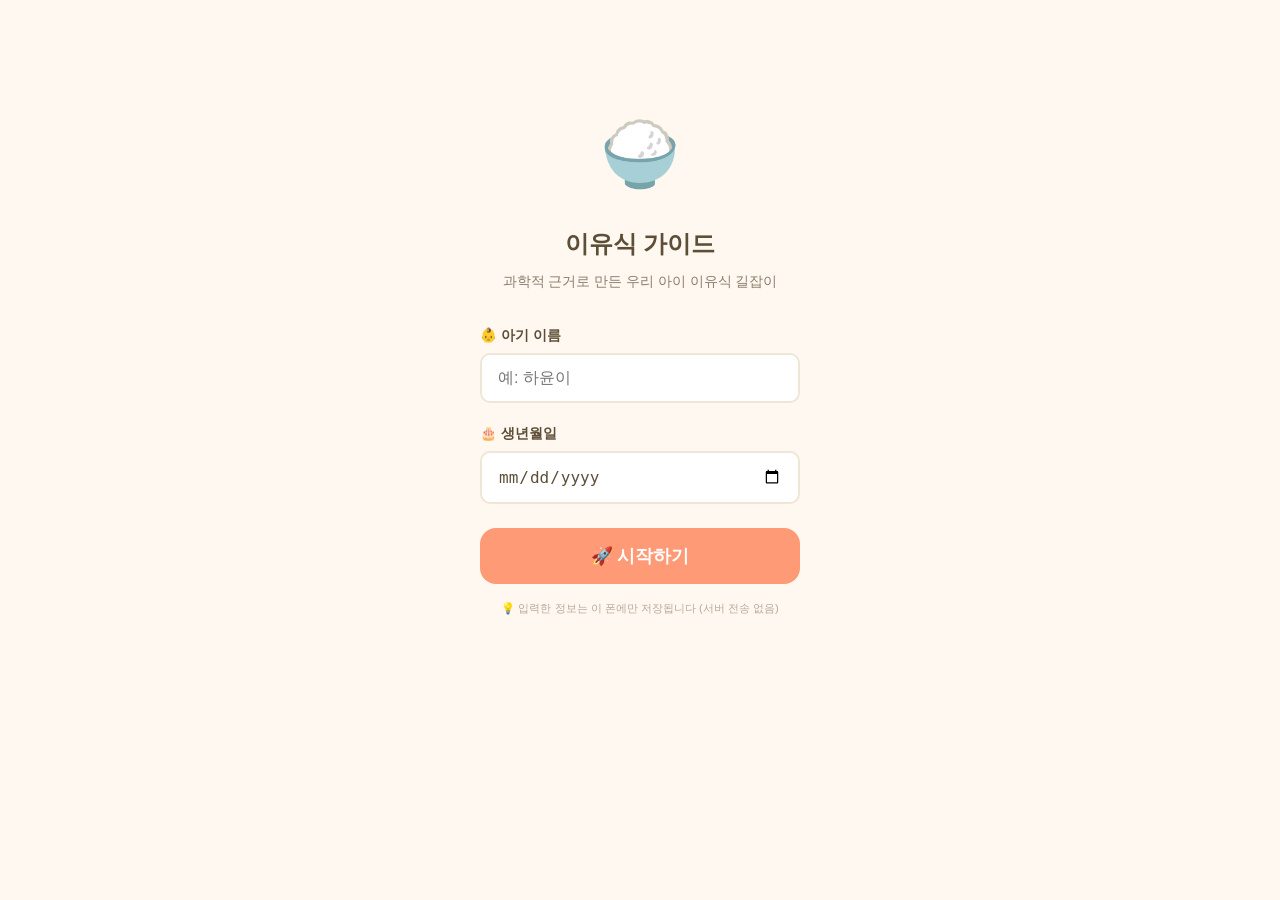
==== guide.html @ fe17de66 "auto: update guide.html" ====
<!DOCTYPE html>
<html lang="ko">
<head>
  <meta charset="UTF-8">
  <meta name="viewport" content="width=device-width, initial-scale=1.0, user-scalable=no">
  <meta name="theme-color" content="#FF9A76">
  <title>가이드 — 이유식 가이드</title>
  <link rel="stylesheet" href="css/style.css">
  <link rel="manifest" href="manifest.json">
</head>
<body>

  <div id="app-screen">
    <header class="header">
      <h1>📖 이유식 가이드</h1>
      <div class="subtitle" id="guide-subtitle">과학적 근거 기반 이유식 안내</div>
    </header>

    <main class="content">

      <!-- 현재 단계 안내 -->
      <div class="card" id="current-stage-card" style="border-left: 4px solid var(--stage-initial);">
        <div class="card-title" id="stage-title">📍 지금 단계</div>
        <div id="stage-info"></div>
      </div>

      <!-- ═══ 전문가 학습관 (NotebookLM) ═══ -->
      <div class="section-title" style="font-size:1rem; margin-top:8px;">📚 전문가 학습관</div>
      <div class="card" style="padding:14px; background:var(--primary-light);">
        <div style="font-size:0.85rem;">WHO, AAP, 대한소아청소년과학회 + 소아과 전문의(정유미, 하정훈) 소스 기반.<br>동영상/슬라이드/인포그래픽/오디오를 단계별로 정리했어요.</div>
      </div>

      <!-- ─── 동영상 가이드 ─── -->
      <div class="card">
        <div class="card-title">🎬 동영상 가이드</div>
        <div class="card-subtitle">단계별 이유식 영상 — 보면서 따라하세요</div>

        <div style="margin-bottom:16px;">
          <div style="font-size:0.8rem; font-weight:600; margin-bottom:6px; color:var(--stage-initial);">🟢 초기 이유식 완전 가이드</div>
          <video controls preload="none" style="width:100%; border-radius:var(--radius-sm);" poster="assets/slides-01-early/slide-01.jpg">
            <source src="assets/video/02-early-guide.mp4" type="video/mp4">
          </video>
        </div>

        <div style="margin-bottom:16px;">
          <div style="font-size:0.8rem; font-weight:600; margin-bottom:6px; color:var(--stage-middle);">🟠 중기·후기 이유식 완벽 가이드</div>
          <video controls preload="none" style="width:100%; border-radius:var(--radius-sm);" poster="assets/slides-02-nutrition/slide-01.jpg">
            <source src="assets/video/03-middle-late.mp4" type="video/mp4">
          </video>
        </div>

        <div style="margin-bottom:16px;">
          <div style="font-size:0.8rem; font-weight:600; margin-bottom:6px; color:var(--stage-complete);">🟣 숟가락에서 자기주도로 — 유아식 전환</div>
          <video controls preload="none" style="width:100%; border-radius:var(--radius-sm);" poster="assets/slides-09-toddler/slide-01.jpg">
            <source src="assets/video/01-toddler-guide.mp4" type="video/mp4">
          </video>
        </div>

        <div>
          <div style="font-size:0.8rem; font-weight:600; margin-bottom:6px; color:var(--allergy);">⚠️ 이유식 3대 두려움 정복하기</div>
          <video controls preload="none" style="width:100%; border-radius:var(--radius-sm);" poster="assets/slides-04-allergy/slide-01.jpg">
            <source src="assets/video/04-three-fears.mp4" type="video/mp4">
          </video>
        </div>

        <div class="source-badge mt-8">🎬 NotebookLM Cinematic Video — 전문가 소스 기반 AI 생성</div>
      </div>

      <!-- ─── 인포그래픽 (한눈에 보기) ─── -->
      <div class="card">
        <div class="card-title">🖼️ 한눈에 보기 — 인포그래픽</div>
        <div class="card-subtitle">터치하면 크게 볼 수 있어요</div>
        <div style="display:flex; flex-direction:column; gap:12px;">
          <img src="assets/infographics/03-stage-guide.png" alt="단계별 이유식 성장 가이드" style="width:100%; border-radius:var(--radius-sm); cursor:pointer;" onclick="this.style.transform=this.style.transform?'':'scale(1.5)'; this.style.transition='0.3s';">
          <div style="font-size:0.75rem; color:var(--text-light); text-align:center;">아기 단계별 이유식 성장 가이드</div>
          <img src="assets/infographics/01-nutrition-guide.png" alt="이유식 영양소 가이드" style="width:100%; border-radius:var(--radius-sm);">
          <div style="font-size:0.75rem; color:var(--text-light); text-align:center;">이유식 영양소 가이드</div>
          <img src="assets/infographics/02-allergy-guide.png" alt="알레르기 도입 가이드" style="width:100%; border-radius:var(--radius-sm);">
          <div style="font-size:0.75rem; color:var(--text-light); text-align:center;">안전한 이유식 알레르기 도입 가이드</div>
        </div>
      </div>

      <!-- ─── 1단계: 이유식 시작 전 필수 지식 ─── -->
      <div class="card" style="border-left: 4px solid var(--stage-initial);">
        <div class="card-title">🟢 1단계: 이유식 시작 전 필수 지식</div>
        <div class="card-subtitle">시작하기 전에 꼭 알아야 할 것들</div>

        <div class="slide-section" data-folder="slides" data-count="17" data-current="1">
          <div style="font-size:0.8rem; font-weight:600; margin:12px 0 6px;">📊 이유식 마스터 가이드</div>
          <img class="slide-img" src="assets/slides/slide-01.jpg" style="width:100%; border-radius:var(--radius-sm);">
          <div style="display:flex; justify-content:space-between; align-items:center; margin-top:6px;">
            <button onclick="slideNav(this,-1)" style="padding:8px 14px; border:1px solid var(--border); border-radius:8px; background:var(--bg-card); cursor:pointer;">◀</button>
            <span class="slide-counter" style="font-size:0.75rem; color:var(--text-light);">1 / 17</span>
            <button onclick="slideNav(this,1)" style="padding:8px 14px; border:1px solid var(--border); border-radius:8px; background:var(--bg-card); cursor:pointer;">▶</button>
          </div>
        </div>

        <div class="slide-section" data-folder="slides-01-early" data-count="15" data-current="1" style="margin-top:16px;">
          <div style="font-size:0.8rem; font-weight:600; margin-bottom:6px;">📊 초기 이유식 마스터 블루프린트</div>
          <img class="slide-img" src="assets/slides-01-early/slide-01.jpg" style="width:100%; border-radius:var(--radius-sm);">
          <div style="display:flex; justify-content:space-between; align-items:center; margin-top:6px;">
            <button onclick="slideNav(this,-1)" style="padding:8px 14px; border:1px solid var(--border); border-radius:8px; background:var(--bg-card); cursor:pointer;">◀</button>
            <span class="slide-counter" style="font-size:0.75rem; color:var(--text-light);">1 / 15</span>
            <button onclick="slideNav(this,1)" style="padding:8px 14px; border:1px solid var(--border); border-radius:8px; background:var(--bg-card); cursor:pointer;">▶</button>
          </div>
        </div>

        <div style="margin-top:16px;">
          <div style="font-size:0.8rem; font-weight:600; margin-bottom:6px;">🎧 오디오 가이드</div>
          <div style="background:var(--bg); border-radius:var(--radius-sm); padding:10px; margin-bottom:8px;">
            <div style="font-size:0.8rem; font-weight:600;">6개월 철분 절벽과 땅콩 알레르기의 반전</div>
            <audio controls preload="none" style="width:100%; margin-top:4px; height:36px;"><source src="assets/audio-overview.mp3" type="audio/mpeg"></audio>
          </div>
          <div style="background:var(--bg); border-radius:var(--radius-sm); padding:10px; margin-bottom:8px;">
            <div style="font-size:0.8rem; font-weight:600;">4개월 땅콩버터가 아기 알레르기 막는다</div>
            <audio controls preload="none" style="width:100%; margin-top:4px; height:36px;"><source src="assets/audio/01-peanut-early.mp3" type="audio/mpeg"></audio>
          </div>
          <div style="background:var(--bg); border-radius:var(--radius-sm); padding:10px; margin-bottom:8px;">
            <div style="font-size:0.8rem; font-weight:600;">땅콩과 고기를 일찍 먹여야 하는 이유</div>
            <audio controls preload="none" style="width:100%; margin-top:4px; height:36px;"><source src="assets/audio/02-peanut-meat.mp3" type="audio/mpeg"></audio>
          </div>
          <div style="background:var(--bg); border-radius:var(--radius-sm); padding:10px;">
            <div style="font-size:0.8rem; font-weight:600;">이유식 일찍 먹여야 알레르기 막는다</div>
            <audio controls preload="none" style="width:100%; margin-top:4px; height:36px;"><source src="assets/audio/04-early-allergy.mp3" type="audio/mpeg"></audio>
          </div>
        </div>
      </div>

      <!-- ─── 2단계: 알레르기 안전 가이드 ─── -->
      <div class="card" style="border-left: 4px solid var(--refuse);">
        <div class="card-title">🟡 2단계: 알레르기 안전 가이드</div>
        <div class="card-subtitle">알레르기 식품, 두려워 말고 일찍 도입하세요</div>

        <div class="slide-section" data-folder="slides-04-allergy" data-count="15" data-current="1">
          <div style="font-size:0.8rem; font-weight:600; margin-bottom:6px;">📊 알레르기 안전 가이드</div>
          <img class="slide-img" src="assets/slides-04-allergy/slide-01.jpg" style="width:100%; border-radius:var(--radius-sm);">
          <div style="display:flex; justify-content:space-between; align-items:center; margin-top:6px;">
            <button onclick="slideNav(this,-1)" style="padding:8px 14px; border:1px solid var(--border); border-radius:8px; background:var(--bg-card); cursor:pointer;">◀</button>
            <span class="slide-counter" style="font-size:0.75rem; color:var(--text-light);">1 / 15</span>
            <button onclick="slideNav(this,1)" style="padding:8px 14px; border:1px solid var(--border); border-radius:8px; background:var(--bg-card); cursor:pointer;">▶</button>
          </div>
        </div>

        <div style="margin-top:16px;">
          <div style="font-size:0.8rem; font-weight:600; margin-bottom:6px;">🎧 오디오 가이드</div>
          <div style="background:var(--bg); border-radius:var(--radius-sm); padding:10px; margin-bottom:8px;">
            <div style="font-size:0.8rem; font-weight:600;">7개월 이유식 — 알레르기 피하면 안 되는 이유</div>
            <audio controls preload="none" style="width:100%; margin-top:4px; height:36px;"><source src="assets/audio/03-7month-allergy.mp3" type="audio/mpeg"></audio>
          </div>
          <div style="background:var(--bg); border-radius:var(--radius-sm); padding:10px;">
            <div style="font-size:0.8rem; font-weight:600;">켁켁거리는 아이를 지켜봐야 하는 이유</div>
            <audio controls preload="none" style="width:100%; margin-top:4px; height:36px;"><source src="assets/audio/05-gagging.mp3" type="audio/mpeg"></audio>
          </div>
        </div>
      </div>

      <!-- ─── 3단계: 중기·후기 영양 설계 ─── -->
      <div class="card" style="border-left: 4px solid var(--stage-middle);">
        <div class="card-title">🟠 3단계: 중기·후기 영양 설계 (7~11개월)</div>
        <div class="card-subtitle">골고루 먹이는 영양 설계와 다정한 진료 노트</div>

        <div class="slide-section" data-folder="slides-02-nutrition" data-count="15" data-current="1">
          <div style="font-size:0.8rem; font-weight:600; margin-bottom:6px;">📊 영양 블루프린트</div>
          <img class="slide-img" src="assets/slides-02-nutrition/slide-01.jpg" style="width:100%; border-radius:var(--radius-sm);">
          <div style="display:flex; justify-content:space-between; align-items:center; margin-top:6px;">
            <button onclick="slideNav(this,-1)" style="padding:8px 14px; border:1px solid var(--border); border-radius:8px; background:var(--bg-card); cursor:pointer;">◀</button>
            <span class="slide-counter" style="font-size:0.75rem; color:var(--text-light);">1 / 15</span>
            <button onclick="slideNav(this,1)" style="padding:8px 14px; border:1px solid var(--border); border-radius:8px; background:var(--bg-card); cursor:pointer;">▶</button>
          </div>
        </div>

        <div class="slide-section" data-folder="slides-03-note" data-count="12" data-current="1" style="margin-top:16px;">
          <div style="font-size:0.8rem; font-weight:600; margin-bottom:6px;">📊 다정한 이유식 진료 노트</div>
          <img class="slide-img" src="assets/slides-03-note/slide-01.jpg" style="width:100%; border-radius:var(--radius-sm);">
          <div style="display:flex; justify-content:space-between; align-items:center; margin-top:6px;">
            <button onclick="slideNav(this,-1)" style="padding:8px 14px; border:1px solid var(--border); border-radius:8px; background:var(--bg-card); cursor:pointer;">◀</button>
            <span class="slide-counter" style="font-size:0.75rem; color:var(--text-light);">1 / 12</span>
            <button onclick="slideNav(this,1)" style="padding:8px 14px; border:1px solid var(--border); border-radius:8px; background:var(--bg-card); cursor:pointer;">▶</button>
          </div>
        </div>

        <div class="slide-section" data-folder="slides-06-late-9m" data-count="14" data-current="1" style="margin-top:16px;">
          <div style="font-size:0.8rem; font-weight:600; margin-bottom:6px;">📊 후기 이유식 (9~11개월)</div>
          <img class="slide-img" src="assets/slides-06-late-9m/slide-01.jpg" style="width:100%; border-radius:var(--radius-sm);">
          <div style="display:flex; justify-content:space-between; align-items:center; margin-top:6px;">
            <button onclick="slideNav(this,-1)" style="padding:8px 14px; border:1px solid var(--border); border-radius:8px; background:var(--bg-card); cursor:pointer;">◀</button>
            <span class="slide-counter" style="font-size:0.75rem; color:var(--text-light);">1 / 14</span>
            <button onclick="slideNav(this,1)" style="padding:8px 14px; border:1px solid var(--border); border-radius:8px; background:var(--bg-card); cursor:pointer;">▶</button>
          </div>
        </div>

        <div style="margin-top:16px;">
          <div style="font-size:0.8rem; font-weight:600; margin-bottom:6px;">🎧 오디오 가이드</div>
          <div style="background:var(--bg); border-radius:var(--radius-sm); padding:10px; margin-bottom:8px;">
            <div style="font-size:0.8rem; font-weight:600;">밥 안 먹는 아이의 똑똑한 생존 본능</div>
            <audio controls preload="none" style="width:100%; margin-top:4px; height:36px;"><source src="assets/audio/06-picky-smart.mp3" type="audio/mpeg"></audio>
          </div>
          <div style="background:var(--bg); border-radius:var(--radius-sm); padding:10px;">
            <div style="font-size:0.8rem; font-weight:600;">밥 안 먹는 돌 아기의 생존 본능</div>
            <audio controls preload="none" style="width:100%; margin-top:4px; height:36px;"><source src="assets/audio/07-picky-baby.mp3" type="audio/mpeg"></audio>
          </div>
        </div>
      </div>

      <!-- ─── 4단계: 완료기 전환 ─── -->
      <div class="card" style="border-left: 4px solid var(--stage-complete);">
        <div class="card-title">🟣 4단계: 완료기 전환 (12개월+)</div>
        <div class="card-subtitle">이유식에서 유아식으로의 전환</div>

        <div class="slide-section" data-folder="slides-09-toddler" data-count="13" data-current="1">
          <div style="font-size:0.8rem; font-weight:600; margin-bottom:6px;">📊 유아식 전환 가이드</div>
          <img class="slide-img" src="assets/slides-09-toddler/slide-01.jpg" style="width:100%; border-radius:var(--radius-sm);">
          <div style="display:flex; justify-content:space-between; align-items:center; margin-top:6px;">
            <button onclick="slideNav(this,-1)" style="padding:8px 14px; border:1px solid var(--border); border-radius:8px; background:var(--bg-card); cursor:pointer;">◀</button>
            <span class="slide-counter" style="font-size:0.75rem; color:var(--text-light);">1 / 13</span>
            <button onclick="slideNav(this,1)" style="padding:8px 14px; border:1px solid var(--border); border-radius:8px; background:var(--bg-card); cursor:pointer;">▶</button>
          </div>
        </div>

        <div style="margin-top:16px;">
          <div style="font-size:0.8rem; font-weight:600; margin-bottom:6px;">🎧 오디오 가이드</div>
          <div style="background:var(--bg); border-radius:var(--radius-sm); padding:10px;">
            <div style="font-size:0.8rem; font-weight:600;">아기 뇌 발달을 가로막는 우유의 역설</div>
            <audio controls preload="none" style="width:100%; margin-top:4px; height:36px;"><source src="assets/audio/08-milk-paradox.mp3" type="audio/mpeg"></audio>
          </div>
        </div>
      </div>

      <!-- ─── 추가 슬라이드 (더보기) ─── -->
      <div class="card">
        <div class="card-title">📖 더 보기 — 추가 슬라이드</div>
        <details style="margin-bottom:8px;">
          <summary style="font-size:0.8rem; font-weight:600; cursor:pointer; padding:8px 0;">📊 이유식 블루프린트 (12장)</summary>
          <div class="slide-section" data-folder="slides-05-blueprint" data-count="12" data-current="1" style="margin-top:8px;">
            <img class="slide-img" src="assets/slides-05-blueprint/slide-01.jpg" style="width:100%; border-radius:var(--radius-sm);">
            <div style="display:flex; justify-content:space-between; align-items:center; margin-top:6px;">
              <button onclick="slideNav(this,-1)" style="padding:8px 14px; border:1px solid var(--border); border-radius:8px; background:var(--bg-card); cursor:pointer;">◀</button>
              <span class="slide-counter" style="font-size:0.75rem; color:var(--text-light);">1 / 12</span>
              <button onclick="slideNav(this,1)" style="padding:8px 14px; border:1px solid var(--border); border-radius:8px; background:var(--bg-card); cursor:pointer;">▶</button>
            </div>
          </div>
        </details>
        <details style="margin-bottom:8px;">
          <summary style="font-size:0.8rem; font-weight:600; cursor:pointer; padding:8px 0;">📊 후기 대시보드 (13장)</summary>
          <div class="slide-section" data-folder="slides-07-late-dash" data-count="13" data-current="1" style="margin-top:8px;">
            <img class="slide-img" src="assets/slides-07-late-dash/slide-01.jpg" style="width:100%; border-radius:var(--radius-sm);">
            <div style="display:flex; justify-content:space-between; align-items:center; margin-top:6px;">
              <button onclick="slideNav(this,-1)" style="padding:8px 14px; border:1px solid var(--border); border-radius:8px; background:var(--bg-card); cursor:pointer;">◀</button>
              <span class="slide-counter" style="font-size:0.75rem; color:var(--text-light);">1 / 13</span>
              <button onclick="slideNav(this,1)" style="padding:8px 14px; border:1px solid var(--border); border-radius:8px; background:var(--bg-card); cursor:pointer;">▶</button>
            </div>
          </div>
        </details>
        <details>
          <summary style="font-size:0.8rem; font-weight:600; cursor:pointer; padding:8px 0;">📊 2024 소아과 이유식 가이드 (12장)</summary>
          <div class="slide-section" data-folder="slides-08-pediatric" data-count="12" data-current="1" style="margin-top:8px;">
            <img class="slide-img" src="assets/slides-08-pediatric/slide-01.jpg" style="width:100%; border-radius:var(--radius-sm);">
            <div style="display:flex; justify-content:space-between; align-items:center; margin-top:6px;">
              <button onclick="slideNav(this,-1)" style="padding:8px 14px; border:1px solid var(--border); border-radius:8px; background:var(--bg-card); cursor:pointer;">◀</button>
              <span class="slide-counter" style="font-size:0.75rem; color:var(--text-light);">1 / 12</span>
              <button onclick="slideNav(this,1)" style="padding:8px 14px; border:1px solid var(--border); border-radius:8px; background:var(--bg-card); cursor:pointer;">▶</button>
            </div>
          </div>
        </details>
      </div>

      <!-- 농도 가이드 -->
      <div class="card">
        <div class="card-title">🥣 농도 가이드</div>
        <div class="card-subtitle">단계별로 이렇게 달라져요</div>
        <div class="texture-guide">
          <div class="texture-card">
            <div class="texture-visual" style="background: var(--stage-initial);">
              <span style="font-size:1rem;">〰️</span>
            </div>
            <div class="texture-name">초기 (6개월)</div>
            <div class="texture-desc">묽은 미음<br>10배죽 · 물처럼</div>
          </div>
          <div class="texture-card">
            <div class="texture-visual" style="background: var(--stage-middle);">
              <span style="font-size:1rem;">🫗</span>
            </div>
            <div class="texture-name">중기 (7~8개월)</div>
            <div class="texture-desc">걸쭉한 죽<br>7배죽 · 2~3mm 입자</div>
          </div>
          <div class="texture-card">
            <div class="texture-visual" style="background: var(--stage-late);">
              <span style="font-size:1rem;">🥄</span>
            </div>
            <div class="texture-name">후기 (9~11개월)</div>
            <div class="texture-desc">진밥<br>5배죽 · 5~7mm 덩어리</div>
          </div>
          <div class="texture-card">
            <div class="texture-visual" style="background: var(--stage-complete);">
              <span style="font-size:1rem;">🍚</span>
            </div>
            <div class="texture-name">완료기 (12개월+)</div>
            <div class="texture-desc">일반밥<br>1cm 덩어리</div>
          </div>
        </div>
        <div class="source-badge mt-8">대한소아청소년과학회 이유식 가이드라인</div>
      </div>

      <!-- 크기 가이드 -->
      <div class="card">
        <div class="card-title">📏 크기 가이드</div>
        <div style="padding:8px 0;">
          <div style="display:flex; align-items:center; gap:12px; padding:10px 0; border-bottom:1px solid var(--border);">
            <div style="width:40px; height:40px; border-radius:50%; background:var(--stage-initial); display:flex; align-items:center; justify-content:center;">●</div>
            <div>
              <div style="font-weight:600; font-size:0.9rem;">초기 — 으깬 것</div>
              <div style="font-size:0.8rem; color:var(--text-light);">입자 없이 부드럽게. 체에 걸러도 좋음</div>
            </div>
          </div>
          <div style="display:flex; align-items:center; gap:12px; padding:10px 0; border-bottom:1px solid var(--border);">
            <div style="width:40px; height:40px; border-radius:50%; background:var(--stage-middle); display:flex; align-items:center; justify-content:center;">◉</div>
            <div>
              <div style="font-weight:600; font-size:0.9rem;">중기 — 2~3mm</div>
              <div style="font-size:0.8rem; color:var(--text-light);">혀로 으깰 수 있는 크기. 두부 정도</div>
            </div>
          </div>
          <div style="display:flex; align-items:center; gap:12px; padding:10px 0; border-bottom:1px solid var(--border);">
            <div style="width:40px; height:40px; border-radius:50%; background:var(--stage-late); display:flex; align-items:center; justify-content:center;">◎</div>
            <div>
              <div style="font-weight:600; font-size:0.9rem;">후기 — 5~7mm</div>
              <div style="font-size:0.8rem; color:var(--text-light);">잇몸으로 씹는 연습. 바나나 정도 무름</div>
            </div>
          </div>
          <div style="display:flex; align-items:center; gap:12px; padding:10px 0;">
            <div style="width:40px; height:40px; border-radius:50%; background:var(--stage-complete); display:flex; align-items:center; justify-content:center;">○</div>
            <div>
              <div style="font-weight:600; font-size:0.9rem;">완료기 — 1cm</div>
              <div style="font-size:0.8rem; color:var(--text-light);">어금니로 씹기. 어른 반찬 잘게 썬 것</div>
            </div>
          </div>
        </div>
      </div>

      <!-- 하루 스케줄 -->
      <div class="card">
        <div class="card-title">⏰ 하루 스케줄</div>
        <div id="daily-schedule"></div>
        <div class="allergy-warning mt-16" style="background:#E8F5E9; border-color:var(--good);">
          <h3 style="color:#388E3C;">💡 핵심 원칙</h3>
          <p style="font-size:0.85rem;">이유식은 <strong>수유 전에</strong> 먹이세요. 배고플 때 이유식을 더 잘 받아들여요.</p>
          <div class="source-badge mt-8">대한소아청소년과학회</div>
        </div>
      </div>

      <!-- 3일 규칙 -->
      <div class="card">
        <div class="card-title">📋 3일 규칙</div>
        <div class="card-subtitle">새 식재료를 안전하게 도입하는 방법</div>
        <div style="padding:8px 0;">
          <div style="display:flex; gap:12px; padding:12px 0; border-bottom:1px solid var(--border);">
            <div style="width:36px; height:36px; border-radius:50%; background:var(--primary-light); display:flex; align-items:center; justify-content:center; font-weight:700; font-size:0.9rem; flex-shrink:0;">1</div>
            <div>
              <div style="font-weight:600; font-size:0.9rem;">Day 1 — 첫 시도</div>
              <div style="font-size:0.8rem; color:var(--text-light);">🆕 새 식재료 1숟가락만. 4시간 후까지 반응 관찰</div>
            </div>
          </div>
          <div style="display:flex; gap:12px; padding:12px 0; border-bottom:1px solid var(--border);">
            <div style="width:36px; height:36px; border-radius:50%; background:var(--primary-light); display:flex; align-items:center; justify-content:center; font-weight:700; font-size:0.9rem; flex-shrink:0;">2</div>
            <div>
              <div style="font-weight:600; font-size:0.9rem;">Day 2 — 양 늘리기</div>
              <div style="font-size:0.8rem; color:var(--text-light);">같은 식재료, 양을 조금 늘려서. 계속 반응 관찰</div>
            </div>
          </div>
          <div style="display:flex; gap:12px; padding:12px 0; border-bottom:1px solid var(--border);">
            <div style="width:36px; height:36px; border-radius:50%; background:var(--primary-light); display:flex; align-items:center; justify-content:center; font-weight:700; font-size:0.9rem; flex-shrink:0;">3</div>
            <div>
              <div style="font-weight:600; font-size:0.9rem;">Day 3 — 최종 확인</div>
              <div style="font-size:0.8rem; color:var(--text-light);">정상량으로 시도. 이상 없으면 ✅ 안전 식재료!</div>
            </div>
          </div>
          <div style="display:flex; gap:12px; padding:12px 0;">
            <div style="width:36px; height:36px; border-radius:50%; background:#FFEBEE; display:flex; align-items:center; justify-content:center; font-size:1rem; flex-shrink:0;">🚨</div>
            <div>
              <div style="font-weight:600; font-size:0.9rem; color:var(--allergy);">이상 반응 시</div>
              <div style="font-size:0.8rem; color:var(--text-light);">즉시 중단! 2주 후 재시도. 심하면 소아과 방문</div>
            </div>
          </div>
        </div>
        <div class="source-badge">WHO 보완식 가이드라인 + AAP</div>
      </div>

      <!-- 5색 균형 설명 -->
      <div class="card">
        <div class="card-title">🎨 5색 균형이란?</div>
        <div class="card-subtitle">다양한 색상 = 다양한 영양소 = 편식 없는 아이</div>
        <div style="padding:8px 0;">
          <div style="display:flex; align-items:center; gap:12px; padding:8px 0;">
            <div class="color-dot" style="background:var(--color-red); width:24px; height:24px;"></div>
            <div>
              <div style="font-weight:600; font-size:0.9rem;">빨강 — 항산화, 면역력</div>
              <div style="font-size:0.8rem; color:var(--text-light);">당근, 토마토, 사과, 소고기</div>
            </div>
          </div>
          <div style="display:flex; align-items:center; gap:12px; padding:8px 0;">
            <div class="color-dot" style="background:var(--color-green); width:24px; height:24px;"></div>
            <div>
              <div style="font-weight:600; font-size:0.9rem;">초록 — 비타민, 미네랄</div>
              <div style="font-size:0.8rem; color:var(--text-light);">애호박, 브로콜리, 시금치, 아보카도</div>
            </div>
          </div>
          <div style="display:flex; align-items:center; gap:12px; padding:8px 0;">
            <div class="color-dot" style="background:var(--color-yellow); width:24px; height:24px;"></div>
            <div>
              <div style="font-weight:600; font-size:0.9rem;">노랑 — 에너지, 비타민A</div>
              <div style="font-size:0.8rem; color:var(--text-light);">고구마, 단호박, 바나나, 달걀노른자</div>
            </div>
          </div>
          <div style="display:flex; align-items:center; gap:12px; padding:8px 0;">
            <div class="color-dot" style="background:var(--color-white); width:24px; height:24px; border:1px solid #ddd;"></div>
            <div>
              <div style="font-weight:600; font-size:0.9rem;">흰색 — 면역, 소화</div>
              <div style="font-size:0.8rem; color:var(--text-light);">쌀, 감자, 두부, 배</div>
            </div>
          </div>
          <div style="display:flex; align-items:center; gap:12px; padding:8px 0;">
            <div class="color-dot" style="background:var(--color-purple); width:24px; height:24px;"></div>
            <div>
              <div style="font-weight:600; font-size:0.9rem;">보라 — 안토시아닌, 항산화</div>
              <div style="font-size:0.8rem; color:var(--text-light);">비트, 자두, 가지, 블루베리</div>
            </div>
          </div>
        </div>
        <div class="source-badge">WHO — 다양한 색상의 채소·과일 섭취 권장</div>
      </div>

      <!-- 설정 변경 -->
      <div class="card" style="text-align:center;">
        <div class="card-title" style="justify-content:center;">⚙️ 설정</div>
        <div id="settings-info" style="font-size:0.85rem; margin-bottom:12px;"></div>
        <button onclick="resetSetup()" style="padding:10px 20px; border:1px solid var(--allergy); border-radius:var(--radius-sm); background:var(--bg-card); color:var(--allergy); font-size:0.8rem; cursor:pointer;">
          🔄 아기 정보 재설정
        </button>
        <p style="font-size:0.7rem; color:var(--text-muted); margin-top:8px;">기록은 유지됩니다</p>
      </div>

    </main>

    <nav class="bottom-nav">
      <a href="index.html" class="nav-item"><span class="nav-icon">🏠</span>홈</a>
      <a href="weekly.html" class="nav-item"><span class="nav-icon">📅</span>식단</a>
      <a href="ingredients.html" class="nav-item"><span class="nav-icon">🥕</span>식재료</a>
      <a href="journal.html" class="nav-item"><span class="nav-icon">📝</span>일지</a>
      <a href="guide.html" class="nav-item active"><span class="nav-icon">📖</span>가이드</a>
    </nav>
  </div>

  <script src="js/data.js"></script>
  <script src="js/app.js"></script>
  <script>
    // ─── 범용 슬라이드 네비게이션 ──────────────────
    function slideNav(btn, dir) {
      const section = btn.closest('.slide-section');
      const count = parseInt(section.dataset.count);
      let current = parseInt(section.dataset.current);
      const folder = section.dataset.folder;

      current += dir;
      if (current < 1) current = count;
      if (current > count) current = 1;
      section.dataset.current = current;

      const num = String(current).padStart(2, '0');
      section.querySelector('.slide-img').src = `assets/${folder}/slide-${num}.jpg`;
      section.querySelector('.slide-counter').textContent = `${current} / ${count}`;
    }

    // 스와이프 지원 (모든 슬라이드 섹션)
    document.addEventListener('DOMContentLoaded', () => {
      document.querySelectorAll('.slide-section').forEach(section => {
        let startX = 0;
        section.addEventListener('touchstart', e => { startX = e.touches[0].clientX; });
        section.addEventListener('touchend', e => {
          const diff = startX - e.changedTouches[0].clientX;
          if (Math.abs(diff) > 50) {
            const btn = section.querySelector('button');
            slideNav(btn, diff > 0 ? 1 : -1);
          }
        });
      });
    });

    document.addEventListener('DOMContentLoaded', () => {
      if (!App.isSetupDone()) { location.href = 'index.html'; return; }
      const s = App.getSettings();
      const monthAge = App.getMonthAge(s.babyBirthday);
      const stage = App.getCurrentStage(monthAge);
      renderStageInfo(stage, monthAge, s.babyName);
      renderSchedule(stage);
      renderSettingsInfo(s, monthAge);
    });

    function renderStageInfo(stage, monthAge, name) {
      const info = STAGES[stage];
      const card = document.getElementById('current-stage-card');
      card.style.borderLeftColor = info.color;

      document.getElementById('stage-title').textContent = `📍 ${name}는 지금: ${info.label}`;
      document.getElementById('guide-subtitle').textContent = `${formatMonthAge(monthAge)} 기준`;

      document.getElementById('stage-info').innerHTML = `
        <div style="display:grid; gap:10px; margin-top:8px;">
          <div style="display:flex; gap:8px; align-items:start;">
            <span style="font-size:1.2rem;">🥣</span>
            <div>
              <div style="font-weight:600; font-size:0.85rem;">농도</div>
              <div style="font-size:0.8rem; color:var(--text-light);">${info.texture}</div>
            </div>
          </div>
          <div style="display:flex; gap:8px; align-items:start;">
            <span style="font-size:1.2rem;">📏</span>
            <div>
              <div style="font-weight:600; font-size:0.85rem;">양</div>
              <div style="font-size:0.8rem; color:var(--text-light);">${info.amount}</div>
            </div>
          </div>
          <div style="display:flex; gap:8px; align-items:start;">
            <span style="font-size:1.2rem;">🍽️</span>
            <div>
              <div style="font-weight:600; font-size:0.85rem;">하루 횟수</div>
              <div style="font-size:0.8rem; color:var(--text-light);">${info.mealsPerDay}회</div>
            </div>
          </div>
          <div style="display:flex; gap:8px; align-items:start;">
            <span style="font-size:1.2rem;">💡</span>
            <div>
              <div style="font-weight:600; font-size:0.85rem;">팁</div>
              <div style="font-size:0.8rem; color:var(--text-light);">${info.tip}</div>
            </div>
          </div>
        </div>
        <div class="source-badge mt-8">${info.source}</div>
      `;
    }

    function renderSchedule(stage) {
      const schedules = {
        initial: [
          { time: '06:00', icon: '🍼', text: '모유/분유' },
          { time: '10:00', icon: '🍚', text: '이유식 (1회) + 모유/분유' },
          { time: '14:00', icon: '🍼', text: '모유/분유' },
          { time: '18:00', icon: '🍼', text: '모유/분유' },
          { time: '22:00', icon: '🍼', text: '모유/분유 (취침 전)' }
        ],
        middle: [
          { time: '06:00', icon: '🍼', text: '모유/분유' },
          { time: '10:00', icon: '🍚', text: '이유식 1회 + 모유/분유' },
          { time: '14:00', icon: '🍚', text: '이유식 2회 + 모유/분유' },
          { time: '18:00', icon: '🍼', text: '모유/분유' },
          { time: '22:00', icon: '🍼', text: '모유/분유 (취침 전)' }
        ],
        late: [
          { time: '07:00', icon: '🍚', text: '이유식 1회 (아침)' },
          { time: '10:00', icon: '🍼', text: '모유/분유 + 간식' },
          { time: '12:00', icon: '🍚', text: '이유식 2회 (점심)' },
          { time: '15:00', icon: '🍼', text: '모유/분유' },
          { time: '18:00', icon: '🍚', text: '이유식 3회 (저녁)' },
          { time: '21:00', icon: '🍼', text: '모유/분유 (취침 전)' }
        ],
        complete: [
          { time: '07:30', icon: '🍚', text: '아침 식사' },
          { time: '10:00', icon: '🍎', text: '오전 간식' },
          { time: '12:00', icon: '🍚', text: '점심 식사' },
          { time: '15:00', icon: '🍌', text: '오후 간식' },
          { time: '18:00', icon: '🍚', text: '저녁 식사' },
          { time: '21:00', icon: '🥛', text: '우유 (취침 전)' }
        ]
      };

      const schedule = schedules[stage] || schedules.initial;
      document.getElementById('daily-schedule').innerHTML = schedule.map(s =>
        `<div class="schedule-item">
          <div class="schedule-time">${s.time}</div>
          <div class="schedule-content">${s.icon} ${s.text}</div>
        </div>`
      ).join('');
    }

    function renderSettingsInfo(s, monthAge) {
      document.getElementById('settings-info').innerHTML = `
        <div>👶 ${s.babyName} · 🎂 ${s.babyBirthday}</div>
        <div style="color:var(--text-light);">${formatMonthAge(monthAge)}</div>
      `;
    }

    function resetSetup() {
      if (confirm('아기 정보를 다시 입력하시겠어요? (기록은 유지됩니다)')) {
        const s = App.getSettings();
        delete s.babyName;
        delete s.babyBirthday;
        localStorage.setItem(STORAGE_KEY, JSON.stringify(s));
        location.href = 'index.html';
      }
    }
  </script>
</body>
</html>
---- css/style.css ----
/* ─── 하윤이 이유식 가이드 — 모바일 우선 스타일 ─── */

/* ─── CSS 변수 (테마) ─── */
:root {
  --primary: #FF9A76;
  --primary-light: #FFDCB8;
  --primary-dark: #E8845F;
  --bg: #FFF8F0;
  --bg-card: #FFFFFF;
  --text: #5D4E37;
  --text-light: #8B7D6B;
  --text-muted: #B8A99A;
  --border: #F0E6D8;

  /* 단계 컬러 */
  --stage-initial: #A8E6CF;
  --stage-middle: #FFD3A5;
  --stage-late: #FF8B94;
  --stage-complete: #C3AED6;

  /* 반응 컬러 */
  --good: #7BC67E;
  --okay: #FFD93D;
  --refuse: #FFA94D;
  --allergy: #FF6B6B;

  /* 카테고리 컬러 */
  --cat-grain: #F5E6CC;
  --cat-veggie: #D4EDDA;
  --cat-fruit: #FFF3CD;
  --cat-protein: #F8D7DA;
  --cat-dairy: #D6EAF8;

  /* 5색 */
  --color-red: #FF6B6B;
  --color-green: #7BC67E;
  --color-yellow: #FFD93D;
  --color-white: #F5F0E8;
  --color-purple: #C3AED6;

  /* 사이즈 */
  --nav-height: 64px;
  --radius: 16px;
  --radius-sm: 10px;
  --shadow: 0 2px 12px rgba(93, 78, 55, 0.08);
  --shadow-lg: 0 4px 24px rgba(93, 78, 55, 0.12);
}

/* ─── 리셋 & 기본 ─── */
*, *::before, *::after { box-sizing: border-box; margin: 0; padding: 0; }

html {
  font-size: 16px;
  -webkit-text-size-adjust: 100%;
  -webkit-tap-highlight-color: transparent;
}

body {
  font-family: -apple-system, BlinkMacSystemFont, 'Segoe UI', sans-serif;
  background: var(--bg);
  color: var(--text);
  line-height: 1.6;
  min-height: 100vh;
  padding-bottom: calc(var(--nav-height) + 16px);
  overflow-x: hidden;
}

a { color: var(--primary-dark); text-decoration: none; }

/* ─── 헤더 ─── */
.header {
  background: var(--bg-card);
  padding: 16px 20px;
  border-bottom: 1px solid var(--border);
  position: sticky;
  top: 0;
  z-index: 100;
  box-shadow: var(--shadow);
}

.header h1 {
  font-size: 1.2rem;
  font-weight: 700;
  display: flex;
  align-items: center;
  gap: 8px;
}

.header .subtitle {
  font-size: 0.8rem;
  color: var(--text-light);
  margin-top: 2px;
}

/* ─── 월령 프로그레스 바 ─── */
.stage-progress {
  display: flex;
  gap: 4px;
  margin-top: 10px;
  height: 8px;
  border-radius: 4px;
  overflow: hidden;
}

.stage-progress .bar {
  flex: 1;
  border-radius: 4px;
  opacity: 0.3;
  transition: opacity 0.3s;
}

.stage-progress .bar.active { opacity: 1; }
.stage-progress .bar.initial { background: var(--stage-initial); }
.stage-progress .bar.middle { background: var(--stage-middle); }
.stage-progress .bar.late { background: var(--stage-late); }
.stage-progress .bar.complete { background: var(--stage-complete); }

.stage-labels {
  display: flex;
  justify-content: space-between;
  margin-top: 4px;
  font-size: 0.65rem;
  color: var(--text-muted);
}

.stage-labels span.active {
  color: var(--text);
  font-weight: 700;
}

/* ─── 메인 컨텐츠 ─── */
.content { padding: 16px 20px; }

/* ─── 카드 ─── */
.card {
  background: var(--bg-card);
  border-radius: var(--radius);
  padding: 20px;
  margin-bottom: 16px;
  box-shadow: var(--shadow);
}

.card-title {
  font-size: 1rem;
  font-weight: 700;
  display: flex;
  align-items: center;
  gap: 8px;
  margin-bottom: 12px;
}

.card-subtitle {
  font-size: 0.75rem;
  color: var(--text-light);
  margin-bottom: 8px;
}

/* ─── 오늘의 이유식 카드 (메인) ─── */
.today-meal {
  background: linear-gradient(135deg, var(--primary-light), var(--bg-card));
  border: 2px solid var(--primary);
  padding: 24px 20px;
}

.today-meal .meal-time {
  font-size: 0.8rem;
  color: var(--primary-dark);
  font-weight: 600;
}

.today-meal .meal-content {
  font-size: 1.3rem;
  font-weight: 700;
  margin: 8px 0;
  display: flex;
  align-items: center;
  gap: 6px;
  flex-wrap: wrap;
}

.today-meal .meal-amount {
  font-size: 0.85rem;
  color: var(--text-light);
  margin-bottom: 12px;
}

.new-ingredient-badge {
  display: inline-flex;
  align-items: center;
  gap: 4px;
  background: #FFF0E0;
  border: 1px solid var(--primary);
  border-radius: 20px;
  padding: 6px 14px;
  font-size: 0.8rem;
  font-weight: 600;
  color: var(--primary-dark);
  margin-top: 8px;
}

/* ─── 반응 기록 버튼 ─── */
.reaction-buttons {
  display: grid;
  grid-template-columns: repeat(4, 1fr);
  gap: 10px;
  margin-top: 16px;
}

.reaction-btn {
  display: flex;
  flex-direction: column;
  align-items: center;
  gap: 4px;
  padding: 14px 8px;
  border: 2px solid var(--border);
  border-radius: var(--radius-sm);
  background: var(--bg-card);
  font-size: 0.75rem;
  color: var(--text);
  cursor: pointer;
  transition: all 0.2s;
  min-height: 48px;
  -webkit-user-select: none;
  user-select: none;
}

.reaction-btn .emoji { font-size: 1.5rem; }
.reaction-btn:active { transform: scale(0.95); }
.reaction-btn.selected { border-width: 3px; transform: scale(1.02); }
.reaction-btn[data-reaction="good"].selected { border-color: var(--good); background: #f0faf0; }
.reaction-btn[data-reaction="okay"].selected { border-color: var(--okay); background: #fffde0; }
.reaction-btn[data-reaction="refuse"].selected { border-color: var(--refuse); background: #fff5e0; }
.reaction-btn[data-reaction="allergy"].selected { border-color: var(--allergy); background: #ffe5e5; }

/* ─── 주간 식단 ─── */
.weekly-day {
  display: flex;
  align-items: center;
  gap: 12px;
  padding: 14px 16px;
  border-radius: var(--radius-sm);
  margin-bottom: 8px;
  background: var(--bg);
  transition: background 0.2s;
}

.weekly-day.today {
  background: var(--primary-light);
  border: 2px solid var(--primary);
}

.weekly-day .day-label {
  font-size: 0.85rem;
  font-weight: 700;
  min-width: 28px;
  text-align: center;
}

.weekly-day .day-meal {
  flex: 1;
  font-size: 0.9rem;
}

.weekly-day .day-badge {
  font-size: 0.7rem;
  padding: 3px 8px;
  border-radius: 12px;
  font-weight: 600;
  white-space: nowrap;
}

.badge-new { background: #FFF0E0; color: var(--primary-dark); }
.badge-done { background: #E8F5E9; color: #388E3C; }

/* ─── 장보기 목록 ─── */
.shopping-list {
  background: #FFF8E1;
  border-radius: var(--radius-sm);
  padding: 16px;
  margin-bottom: 16px;
}

.shopping-list h3 {
  font-size: 0.9rem;
  margin-bottom: 8px;
  display: flex;
  align-items: center;
  gap: 6px;
}

.shopping-list li {
  list-style: none;
  padding: 4px 0;
  font-size: 0.85rem;
  display: flex;
  align-items: center;
  gap: 6px;
}

.shopping-list li::before { content: ''; }

/* ─── 식재료 카드 그리드 ─── */
.ingredient-grid {
  display: grid;
  grid-template-columns: repeat(3, 1fr);
  gap: 12px;
}

.ingredient-card {
  background: var(--bg-card);
  border-radius: var(--radius-sm);
  padding: 16px 12px;
  text-align: center;
  box-shadow: var(--shadow);
  cursor: pointer;
  transition: transform 0.2s;
}

.ingredient-card:active { transform: scale(0.97); }
.ingredient-card .emoji { font-size: 2rem; display: block; margin-bottom: 6px; }
.ingredient-card .name { font-size: 0.85rem; font-weight: 600; }

.ingredient-card .status {
  display: inline-block;
  margin-top: 6px;
  padding: 2px 10px;
  border-radius: 12px;
  font-size: 0.7rem;
  font-weight: 600;
}

.status-safe { background: #E8F5E9; color: #388E3C; }
.status-trying { background: #FFF3E0; color: #E65100; }
.status-untried { background: #F5F5F5; color: #9E9E9E; }
.status-locked { background: #ECEFF1; color: #78909C; }

.ingredient-card .nutrients {
  margin-top: 6px;
  font-size: 0.75rem;
  display: flex;
  justify-content: center;
  gap: 4px;
}

/* ─── 카테고리 필터 ─── */
.category-filter {
  display: flex;
  gap: 8px;
  overflow-x: auto;
  padding-bottom: 8px;
  margin-bottom: 16px;
  -webkit-overflow-scrolling: touch;
}

.category-filter::-webkit-scrollbar { display: none; }

.filter-btn {
  padding: 8px 16px;
  border-radius: 20px;
  border: 1px solid var(--border);
  background: var(--bg-card);
  font-size: 0.8rem;
  white-space: nowrap;
  cursor: pointer;
  transition: all 0.2s;
}

.filter-btn.active {
  background: var(--primary);
  color: white;
  border-color: var(--primary);
}

/* ─── 달력 ─── */
.calendar {
  background: var(--bg-card);
  border-radius: var(--radius);
  padding: 16px;
}

.calendar-header {
  display: flex;
  justify-content: space-between;
  align-items: center;
  margin-bottom: 12px;
}

.calendar-header h3 { font-size: 1rem; }

.calendar-header button {
  background: none;
  border: none;
  font-size: 1.2rem;
  cursor: pointer;
  padding: 4px 8px;
  color: var(--text);
}

.calendar-grid {
  display: grid;
  grid-template-columns: repeat(7, 1fr);
  gap: 4px;
  text-align: center;
}

.calendar-grid .day-header {
  font-size: 0.7rem;
  color: var(--text-muted);
  padding: 4px 0;
  font-weight: 600;
}

.calendar-grid .day-cell {
  aspect-ratio: 1;
  display: flex;
  flex-direction: column;
  align-items: center;
  justify-content: center;
  border-radius: 50%;
  font-size: 0.8rem;
  cursor: pointer;
  position: relative;
}

.calendar-grid .day-cell.today {
  background: var(--primary-light);
  font-weight: 700;
}

.calendar-grid .day-cell .dot {
  width: 6px;
  height: 6px;
  border-radius: 50%;
  position: absolute;
  bottom: 2px;
}

/* ─── 일지 기록 카드 ─── */
.journal-entry {
  display: flex;
  align-items: center;
  gap: 12px;
  padding: 12px 16px;
  background: var(--bg);
  border-radius: var(--radius-sm);
  margin-bottom: 8px;
}

.journal-entry .reaction-dot {
  width: 12px;
  height: 12px;
  border-radius: 50%;
  flex-shrink: 0;
}

.journal-entry .entry-info { flex: 1; }
.journal-entry .entry-name { font-size: 0.9rem; font-weight: 600; }
.journal-entry .entry-amount { font-size: 0.75rem; color: var(--text-light); }

/* ─── 농도 가이드 ─── */
.texture-guide {
  display: grid;
  grid-template-columns: repeat(2, 1fr);
  gap: 12px;
}

.texture-card {
  text-align: center;
  padding: 16px;
  border-radius: var(--radius-sm);
  background: var(--bg);
}

.texture-card .texture-visual {
  width: 80px;
  height: 80px;
  border-radius: 50%;
  margin: 0 auto 10px;
  display: flex;
  align-items: center;
  justify-content: center;
  font-size: 2rem;
}

.texture-card .texture-name { font-size: 0.85rem; font-weight: 700; }
.texture-card .texture-desc { font-size: 0.75rem; color: var(--text-light); margin-top: 4px; }

/* ─── 하단 네비게이션 ─── */
.bottom-nav {
  position: fixed;
  bottom: 0;
  left: 0;
  right: 0;
  height: var(--nav-height);
  background: var(--bg-card);
  border-top: 1px solid var(--border);
  display: flex;
  justify-content: space-around;
  align-items: center;
  z-index: 200;
  box-shadow: 0 -2px 12px rgba(93, 78, 55, 0.06);
  padding-bottom: env(safe-area-inset-bottom, 0);
}

.nav-item {
  display: flex;
  flex-direction: column;
  align-items: center;
  gap: 2px;
  font-size: 0.65rem;
  color: var(--text-muted);
  text-decoration: none;
  padding: 6px 12px;
  border-radius: 8px;
  transition: all 0.2s;
  min-width: 56px;
}

.nav-item .nav-icon { font-size: 1.3rem; }
.nav-item.active { color: var(--primary-dark); font-weight: 700; }

/* ─── 출처 뱃지 ─── */
.source-badge {
  display: inline-block;
  font-size: 0.65rem;
  color: var(--text-muted);
  background: var(--bg);
  padding: 2px 8px;
  border-radius: 8px;
  margin-top: 8px;
}

/* ─── 5색 균형 미니 차트 ─── */
.color-balance {
  display: flex;
  gap: 6px;
  align-items: center;
}

.color-dot {
  width: 16px;
  height: 16px;
  border-radius: 50%;
  border: 2px solid white;
  box-shadow: 0 1px 3px rgba(0,0,0,0.15);
}

.color-dot.empty { opacity: 0.25; }

/* ─── 알레르기 경고 ─── */
.allergy-warning {
  background: #FFF5F5;
  border: 1px solid var(--allergy);
  border-radius: var(--radius-sm);
  padding: 14px;
}

.allergy-warning h3 {
  color: var(--allergy);
  font-size: 0.9rem;
  margin-bottom: 8px;
}

/* ─── 설정 (초기 화면) ─── */
.setup-screen {
  display: flex;
  flex-direction: column;
  align-items: center;
  justify-content: center;
  min-height: 80vh;
  padding: 40px 20px;
  text-align: center;
}

.setup-screen h1 {
  font-size: 1.5rem;
  margin: 20px 0 8px;
}

.setup-screen .setup-desc {
  font-size: 0.85rem;
  color: var(--text-light);
  margin-bottom: 32px;
}

.setup-form {
  width: 100%;
  max-width: 320px;
}

.form-group {
  margin-bottom: 20px;
  text-align: left;
}

.form-group label {
  display: flex;
  align-items: center;
  gap: 6px;
  font-size: 0.85rem;
  font-weight: 600;
  margin-bottom: 6px;
}

.form-group input {
  width: 100%;
  padding: 14px 16px;
  border: 2px solid var(--border);
  border-radius: var(--radius-sm);
  font-size: 1rem;
  color: var(--text);
  background: var(--bg-card);
  outline: none;
  transition: border-color 0.2s;
}

.form-group input:focus { border-color: var(--primary); }

.btn-primary {
  width: 100%;
  padding: 16px;
  border: none;
  border-radius: var(--radius);
  background: var(--primary);
  color: white;
  font-size: 1.1rem;
  font-weight: 700;
  cursor: pointer;
  transition: background 0.2s;
  display: flex;
  align-items: center;
  justify-content: center;
  gap: 8px;
  margin-top: 24px;
}

.btn-primary:active { background: var(--primary-dark); }

.privacy-note {
  font-size: 0.7rem;
  color: var(--text-muted);
  margin-top: 16px;
}

/* ─── 유틸리티 ─── */
.hidden { display: none !important; }
.text-center { text-align: center; }
.mt-8 { margin-top: 8px; }
.mt-16 { margin-top: 16px; }
.mb-8 { margin-bottom: 8px; }
.mb-16 { margin-bottom: 16px; }

/* ─── 섹션 타이틀 ─── */
.section-title {
  font-size: 0.85rem;
  font-weight: 700;
  color: var(--text-light);
  margin: 20px 0 12px;
  display: flex;
  align-items: center;
  gap: 6px;
}

/* ─── 주간 요약 링크 ─── */
.week-link {
  display: flex;
  align-items: center;
  justify-content: space-between;
  padding: 14px 16px;
  background: var(--bg);
  border-radius: var(--radius-sm);
  margin-top: 12px;
  font-size: 0.85rem;
  font-weight: 600;
  color: var(--primary-dark);
}

.week-link::after { content: ''; }

/* ─── 모달/디테일 패널 ─── */
.detail-panel {
  position: fixed;
  top: 0; left: 0; right: 0; bottom: 0;
  background: rgba(0,0,0,0.4);
  z-index: 300;
  display: flex;
  align-items: flex-end;
}

.detail-content {
  background: var(--bg-card);
  border-radius: var(--radius) var(--radius) 0 0;
  padding: 24px 20px;
  width: 100%;
  max-height: 80vh;
  overflow-y: auto;
  animation: slideUp 0.3s ease;
}

@keyframes slideUp {
  from { transform: translateY(100%); }
  to { transform: translateY(0); }
}

.detail-close {
  width: 40px;
  height: 4px;
  background: var(--border);
  border-radius: 2px;
  margin: 0 auto 16px;
}

/* ─── 스케줄 타임라인 ─── */
.schedule-item {
  display: flex;
  gap: 12px;
  padding: 12px 0;
  border-bottom: 1px solid var(--border);
}

.schedule-item:last-child { border-bottom: none; }
.schedule-time { font-size: 0.8rem; color: var(--text-muted); min-width: 52px; }
.schedule-content { font-size: 0.9rem; }

/* ─── 영양 균형 차트 ─── */
.nutrition-bar {
  display: flex;
  gap: 8px;
  align-items: center;
  margin-bottom: 8px;
}

.nutrition-bar .label {
  font-size: 0.75rem;
  min-width: 60px;
  display: flex;
  align-items: center;
  gap: 4px;
}

.nutrition-bar .bar-track {
  flex: 1;
  height: 8px;
  background: var(--bg);
  border-radius: 4px;
  overflow: hidden;
}

.nutrition-bar .bar-fill {
  height: 100%;
  border-radius: 4px;
  transition: width 0.5s ease;
}
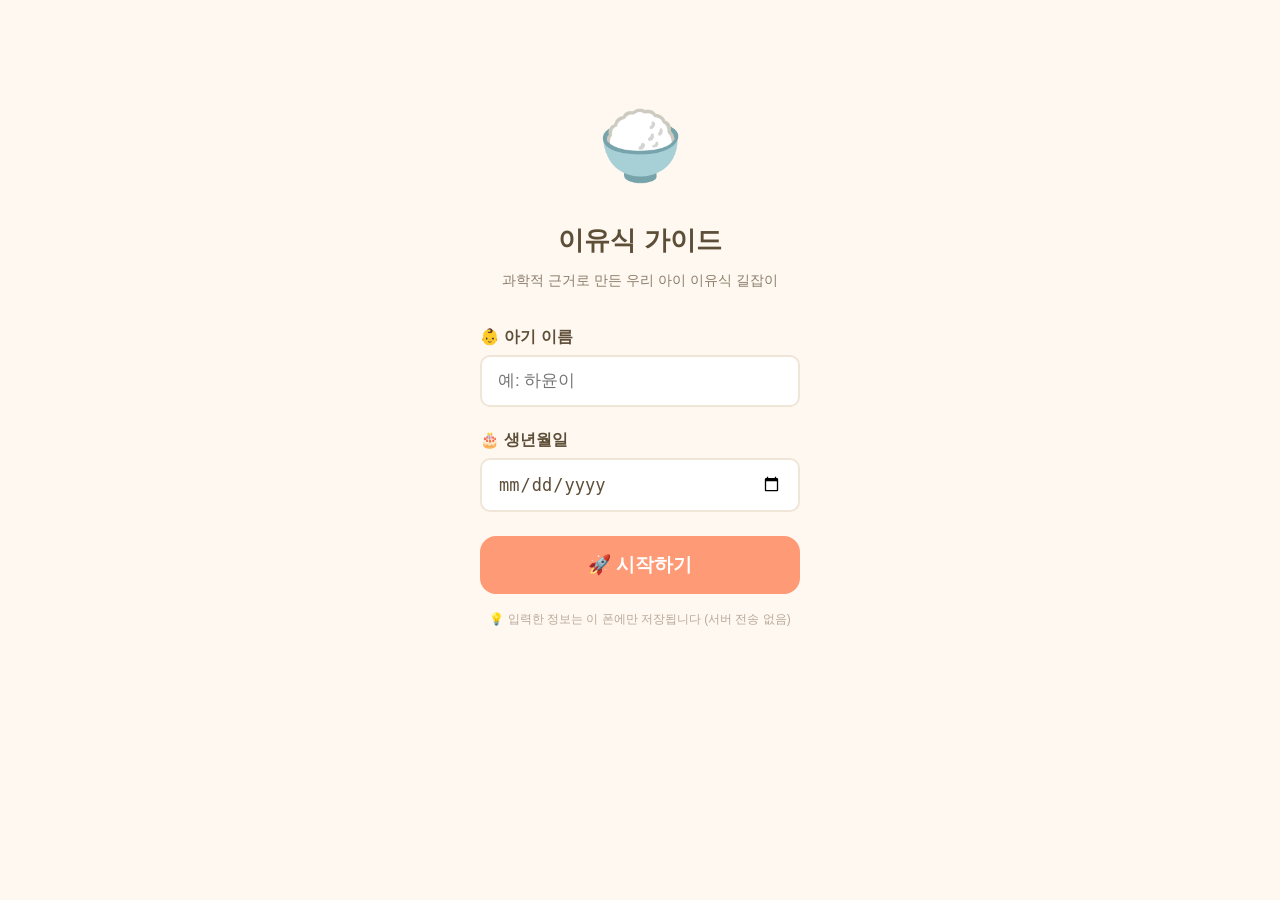
==== commit 2233db9e: "auto: update guide.html" ====
--- a/guide.html
+++ b/guide.html
@@ -2,7 +2,7 @@
 <html lang="ko">
 <head>
   <meta charset="UTF-8">
-  <meta name="viewport" content="width=device-width, initial-scale=1.0, user-scalable=no">
+  <meta name="viewport" content="width=device-width, initial-scale=1.0, user-scalable=yes, minimum-scale=1.0, maximum-scale=3.0">
   <meta name="theme-color" content="#FF9A76">
   <title>가이드 — 이유식 가이드</title>
   <link rel="stylesheet" href="css/style.css">
--- a/css/style.css
+++ b/css/style.css
@@ -50,7 +50,7 @@
 *, *::before, *::after { box-sizing: border-box; margin: 0; padding: 0; }
 
 html {
-  font-size: 16px;
+  font-size: 17px;
   -webkit-text-size-adjust: 100%;
   -webkit-tap-highlight-color: transparent;
 }
@@ -79,7 +79,7 @@
 }
 
 .header h1 {
-  font-size: 1.2rem;
+  font-size: 1.25rem;
   font-weight: 700;
   display: flex;
   align-items: center;
@@ -87,7 +87,7 @@
 }
 
 .header .subtitle {
-  font-size: 0.8rem;
+  font-size: 0.85rem;
   color: var(--text-light);
   margin-top: 2px;
 }
@@ -119,7 +119,7 @@
   display: flex;
   justify-content: space-between;
   margin-top: 4px;
-  font-size: 0.65rem;
+  font-size: 0.72rem;
   color: var(--text-muted);
 }
 
@@ -141,7 +141,7 @@
 }
 
 .card-title {
-  font-size: 1rem;
+  font-size: 1.05rem;
   font-weight: 700;
   display: flex;
   align-items: center;
@@ -150,7 +150,7 @@
 }
 
 .card-subtitle {
-  font-size: 0.75rem;
+  font-size: 0.85rem;
   color: var(--text-light);
   margin-bottom: 8px;
 }
@@ -163,13 +163,13 @@
 }
 
 .today-meal .meal-time {
-  font-size: 0.8rem;
+  font-size: 0.9rem;
   color: var(--primary-dark);
   font-weight: 600;
 }
 
 .today-meal .meal-content {
-  font-size: 1.3rem;
+  font-size: 1.4rem;
   font-weight: 700;
   margin: 8px 0;
   display: flex;
@@ -179,7 +179,7 @@
 }
 
 .today-meal .meal-amount {
-  font-size: 0.85rem;
+  font-size: 0.9rem;
   color: var(--text-light);
   margin-bottom: 12px;
 }
@@ -191,8 +191,8 @@
   background: #FFF0E0;
   border: 1px solid var(--primary);
   border-radius: 20px;
-  padding: 6px 14px;
-  font-size: 0.8rem;
+  padding: 8px 16px;
+  font-size: 0.88rem;
   font-weight: 600;
   color: var(--primary-dark);
   margin-top: 8px;
@@ -210,21 +210,21 @@
   display: flex;
   flex-direction: column;
   align-items: center;
-  gap: 4px;
-  padding: 14px 8px;
+  gap: 6px;
+  padding: 16px 8px;
   border: 2px solid var(--border);
   border-radius: var(--radius-sm);
   background: var(--bg-card);
-  font-size: 0.75rem;
+  font-size: 0.82rem;
   color: var(--text);
   cursor: pointer;
   transition: all 0.2s;
-  min-height: 48px;
+  min-height: 56px;
   -webkit-user-select: none;
   user-select: none;
 }
 
-.reaction-btn .emoji { font-size: 1.5rem; }
+.reaction-btn .emoji { font-size: 1.65rem; }
 .reaction-btn:active { transform: scale(0.95); }
 .reaction-btn.selected { border-width: 3px; transform: scale(1.02); }
 .reaction-btn[data-reaction="good"].selected { border-color: var(--good); background: #f0faf0; }
@@ -250,7 +250,7 @@
 }
 
 .weekly-day .day-label {
-  font-size: 0.85rem;
+  font-size: 0.9rem;
   font-weight: 700;
   min-width: 28px;
   text-align: center;
@@ -258,12 +258,12 @@
 
 .weekly-day .day-meal {
   flex: 1;
-  font-size: 0.9rem;
+  font-size: 0.95rem;
 }
 
 .weekly-day .day-badge {
-  font-size: 0.7rem;
-  padding: 3px 8px;
+  font-size: 0.78rem;
+  padding: 4px 10px;
   border-radius: 12px;
   font-weight: 600;
   white-space: nowrap;
@@ -281,7 +281,7 @@
 }
 
 .shopping-list h3 {
-  font-size: 0.9rem;
+  font-size: 0.95rem;
   margin-bottom: 8px;
   display: flex;
   align-items: center;
@@ -290,8 +290,8 @@
 
 .shopping-list li {
   list-style: none;
-  padding: 4px 0;
-  font-size: 0.85rem;
+  padding: 5px 0;
+  font-size: 0.9rem;
   display: flex;
   align-items: center;
   gap: 6px;
@@ -317,15 +317,15 @@
 }
 
 .ingredient-card:active { transform: scale(0.97); }
-.ingredient-card .emoji { font-size: 2rem; display: block; margin-bottom: 6px; }
-.ingredient-card .name { font-size: 0.85rem; font-weight: 600; }
+.ingredient-card .emoji { font-size: 2.2rem; display: block; margin-bottom: 6px; }
+.ingredient-card .name { font-size: 0.9rem; font-weight: 600; }
 
 .ingredient-card .status {
   display: inline-block;
   margin-top: 6px;
-  padding: 2px 10px;
+  padding: 3px 10px;
   border-radius: 12px;
-  font-size: 0.7rem;
+  font-size: 0.75rem;
   font-weight: 600;
 }
 
@@ -355,11 +355,11 @@
 .category-filter::-webkit-scrollbar { display: none; }
 
 .filter-btn {
-  padding: 8px 16px;
+  padding: 10px 18px;
   border-radius: 20px;
   border: 1px solid var(--border);
   background: var(--bg-card);
-  font-size: 0.8rem;
+  font-size: 0.88rem;
   white-space: nowrap;
   cursor: pointer;
   transition: all 0.2s;
@@ -404,7 +404,7 @@
 }
 
 .calendar-grid .day-header {
-  font-size: 0.7rem;
+  font-size: 0.78rem;
   color: var(--text-muted);
   padding: 4px 0;
   font-weight: 600;
@@ -417,7 +417,7 @@
   align-items: center;
   justify-content: center;
   border-radius: 50%;
-  font-size: 0.8rem;
+  font-size: 0.85rem;
   cursor: pointer;
   position: relative;
 }
@@ -454,8 +454,8 @@
 }
 
 .journal-entry .entry-info { flex: 1; }
-.journal-entry .entry-name { font-size: 0.9rem; font-weight: 600; }
-.journal-entry .entry-amount { font-size: 0.75rem; color: var(--text-light); }
+.journal-entry .entry-name { font-size: 0.95rem; font-weight: 600; }
+.journal-entry .entry-amount { font-size: 0.82rem; color: var(--text-light); }
 
 /* ─── 농도 가이드 ─── */
 .texture-guide {
@@ -482,8 +482,8 @@
   font-size: 2rem;
 }
 
-.texture-card .texture-name { font-size: 0.85rem; font-weight: 700; }
-.texture-card .texture-desc { font-size: 0.75rem; color: var(--text-light); margin-top: 4px; }
+.texture-card .texture-name { font-size: 0.9rem; font-weight: 700; }
+.texture-card .texture-desc { font-size: 0.82rem; color: var(--text-light); margin-top: 4px; }
 
 /* ─── 하단 네비게이션 ─── */
 .bottom-nav {
@@ -506,8 +506,8 @@
   display: flex;
   flex-direction: column;
   align-items: center;
-  gap: 2px;
-  font-size: 0.65rem;
+  gap: 3px;
+  font-size: 0.72rem;
   color: var(--text-muted);
   text-decoration: none;
   padding: 6px 12px;
@@ -516,16 +516,16 @@
   min-width: 56px;
 }
 
-.nav-item .nav-icon { font-size: 1.3rem; }
+.nav-item .nav-icon { font-size: 1.4rem; }
 .nav-item.active { color: var(--primary-dark); font-weight: 700; }
 
 /* ─── 출처 뱃지 ─── */
 .source-badge {
   display: inline-block;
-  font-size: 0.65rem;
+  font-size: 0.72rem;
   color: var(--text-muted);
   background: var(--bg);
-  padding: 2px 8px;
+  padding: 3px 10px;
   border-radius: 8px;
   margin-top: 8px;
 }
@@ -557,7 +557,7 @@
 
 .allergy-warning h3 {
   color: var(--allergy);
-  font-size: 0.9rem;
+  font-size: 0.95rem;
   margin-bottom: 8px;
 }
 
@@ -597,7 +597,7 @@
   display: flex;
   align-items: center;
   gap: 6px;
-  font-size: 0.85rem;
+  font-size: 0.92rem;
   font-weight: 600;
   margin-bottom: 6px;
 }
@@ -652,7 +652,7 @@
 
 /* ─── 섹션 타이틀 ─── */
 .section-title {
-  font-size: 0.85rem;
+  font-size: 0.9rem;
   font-weight: 700;
   color: var(--text-light);
   margin: 20px 0 12px;
@@ -666,11 +666,11 @@
   display: flex;
   align-items: center;
   justify-content: space-between;
-  padding: 14px 16px;
+  padding: 16px 18px;
   background: var(--bg);
   border-radius: var(--radius-sm);
   margin-top: 12px;
-  font-size: 0.85rem;
+  font-size: 0.9rem;
   font-weight: 600;
   color: var(--primary-dark);
 }
@@ -719,8 +719,8 @@
 }
 
 .schedule-item:last-child { border-bottom: none; }
-.schedule-time { font-size: 0.8rem; color: var(--text-muted); min-width: 52px; }
-.schedule-content { font-size: 0.9rem; }
+.schedule-time { font-size: 0.85rem; color: var(--text-muted); min-width: 52px; }
+.schedule-content { font-size: 0.95rem; }
 
 /* ─── 영양 균형 차트 ─── */
 .nutrition-bar {
@@ -731,7 +731,7 @@
 }
 
 .nutrition-bar .label {
-  font-size: 0.75rem;
+  font-size: 0.82rem;
   min-width: 60px;
   display: flex;
   align-items: center;
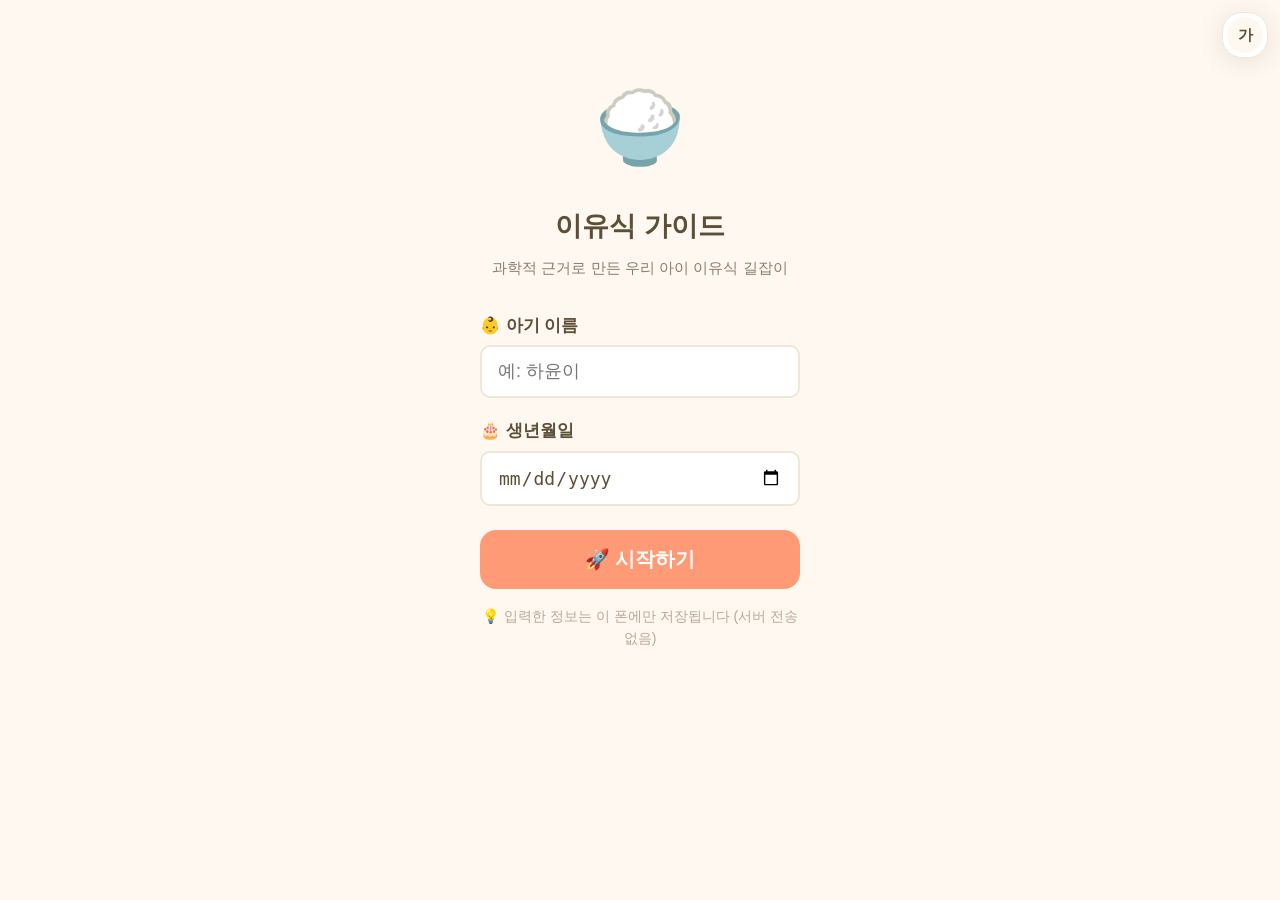
==== commit a1b417e9: "auto: update guide.html" ====
--- a/guide.html
+++ b/guide.html
@@ -9,6 +9,20 @@
   <link rel="manifest" href="manifest.json">
 </head>
 <body>
+
+  <!-- 폰트 크기 조절 -->
+  <div class="font-controls">
+    <button class="font-btn" id="font-toggle" onclick="FontControl.cycle()">가</button>
+  </div>
+
+  <!-- 이미지 라이트박스 -->
+  <div id="lightbox" class="lightbox">
+    <button class="lightbox-close" onclick="Lightbox.close()">✕</button>
+    <button class="lightbox-nav lightbox-prev" onclick="event.stopPropagation(); Lightbox.prev()">◀</button>
+    <img src="" alt="확대 이미지">
+    <button class="lightbox-nav lightbox-next" onclick="event.stopPropagation(); Lightbox.next()">▶</button>
+    <div class="lightbox-counter"></div>
+  </div>
 
   <div id="app-screen">
     <header class="header">
--- a/css/style.css
+++ b/css/style.css
@@ -50,10 +50,13 @@
 *, *::before, *::after { box-sizing: border-box; margin: 0; padding: 0; }
 
 html {
-  font-size: 17px;
+  font-size: 18px;
   -webkit-text-size-adjust: 100%;
   -webkit-tap-highlight-color: transparent;
 }
+
+html.font-large { font-size: 20px; }
+html.font-xlarge { font-size: 22px; }
 
 body {
   font-family: -apple-system, BlinkMacSystemFont, 'Segoe UI', sans-serif;
@@ -119,7 +122,7 @@
   display: flex;
   justify-content: space-between;
   margin-top: 4px;
-  font-size: 0.72rem;
+  font-size: 0.78rem;
   color: var(--text-muted);
 }
 
@@ -150,7 +153,7 @@
 }
 
 .card-subtitle {
-  font-size: 0.85rem;
+  font-size: 0.88rem;
   color: var(--text-light);
   margin-bottom: 8px;
 }
@@ -507,25 +510,25 @@
   flex-direction: column;
   align-items: center;
   gap: 3px;
-  font-size: 0.72rem;
+  font-size: 0.78rem;
   color: var(--text-muted);
   text-decoration: none;
-  padding: 6px 12px;
+  padding: 8px 12px;
   border-radius: 8px;
   transition: all 0.2s;
-  min-width: 56px;
-}
-
-.nav-item .nav-icon { font-size: 1.4rem; }
+  min-width: 60px;
+}
+
+.nav-item .nav-icon { font-size: 1.5rem; }
 .nav-item.active { color: var(--primary-dark); font-weight: 700; }
 
 /* ─── 출처 뱃지 ─── */
 .source-badge {
   display: inline-block;
-  font-size: 0.72rem;
+  font-size: 0.78rem;
   color: var(--text-muted);
   background: var(--bg);
-  padding: 3px 10px;
+  padding: 4px 12px;
   border-radius: 8px;
   margin-top: 8px;
 }
@@ -637,7 +640,7 @@
 .btn-primary:active { background: var(--primary-dark); }
 
 .privacy-note {
-  font-size: 0.7rem;
+  font-size: 0.78rem;
   color: var(--text-muted);
   margin-top: 16px;
 }
@@ -751,3 +754,116 @@
   border-radius: 4px;
   transition: width 0.5s ease;
 }
+
+/* ─── 폰트 크기 조절 버튼 ─── */
+.font-controls {
+  position: fixed;
+  top: 12px;
+  right: 12px;
+  z-index: 150;
+  display: flex;
+  gap: 4px;
+  background: var(--bg-card);
+  border-radius: 20px;
+  padding: 4px;
+  box-shadow: var(--shadow-lg);
+  border: 1px solid var(--border);
+}
+
+.font-btn {
+  width: 36px;
+  height: 36px;
+  border: none;
+  border-radius: 50%;
+  background: var(--bg);
+  color: var(--text);
+  font-weight: 700;
+  font-size: 0.85rem;
+  cursor: pointer;
+  display: flex;
+  align-items: center;
+  justify-content: center;
+  transition: all 0.2s;
+}
+
+.font-btn:active { background: var(--primary-light); }
+.font-btn.active { background: var(--primary); color: white; }
+
+/* ─── 이미지 라이트박스 (전체화면 확대) ─── */
+.lightbox {
+  display: none;
+  position: fixed;
+  top: 0; left: 0; right: 0; bottom: 0;
+  background: rgba(0,0,0,0.92);
+  z-index: 500;
+  align-items: center;
+  justify-content: center;
+  padding: 20px;
+  cursor: zoom-out;
+}
+
+.lightbox.open { display: flex; }
+
+.lightbox img {
+  max-width: 100%;
+  max-height: 90vh;
+  object-fit: contain;
+  border-radius: 8px;
+  animation: lightboxIn 0.25s ease;
+}
+
+@keyframes lightboxIn {
+  from { transform: scale(0.8); opacity: 0; }
+  to { transform: scale(1); opacity: 1; }
+}
+
+.lightbox .lightbox-close {
+  position: absolute;
+  top: 16px;
+  right: 16px;
+  width: 44px;
+  height: 44px;
+  border: none;
+  border-radius: 50%;
+  background: rgba(255,255,255,0.2);
+  color: white;
+  font-size: 1.5rem;
+  cursor: pointer;
+  display: flex;
+  align-items: center;
+  justify-content: center;
+}
+
+.lightbox .lightbox-nav {
+  position: absolute;
+  top: 50%;
+  transform: translateY(-50%);
+  width: 48px;
+  height: 48px;
+  border: none;
+  border-radius: 50%;
+  background: rgba(255,255,255,0.2);
+  color: white;
+  font-size: 1.3rem;
+  cursor: pointer;
+  display: flex;
+  align-items: center;
+  justify-content: center;
+}
+
+.lightbox .lightbox-prev { left: 12px; }
+.lightbox .lightbox-next { right: 12px; }
+
+.lightbox .lightbox-counter {
+  position: absolute;
+  bottom: 20px;
+  left: 50%;
+  transform: translateX(-50%);
+  color: rgba(255,255,255,0.7);
+  font-size: 0.85rem;
+}
+
+/* 슬라이드/인포그래픽 이미지에 확대 커서 표시 */
+.slide-img, .card img[onclick], .zoomable {
+  cursor: zoom-in;
+}
